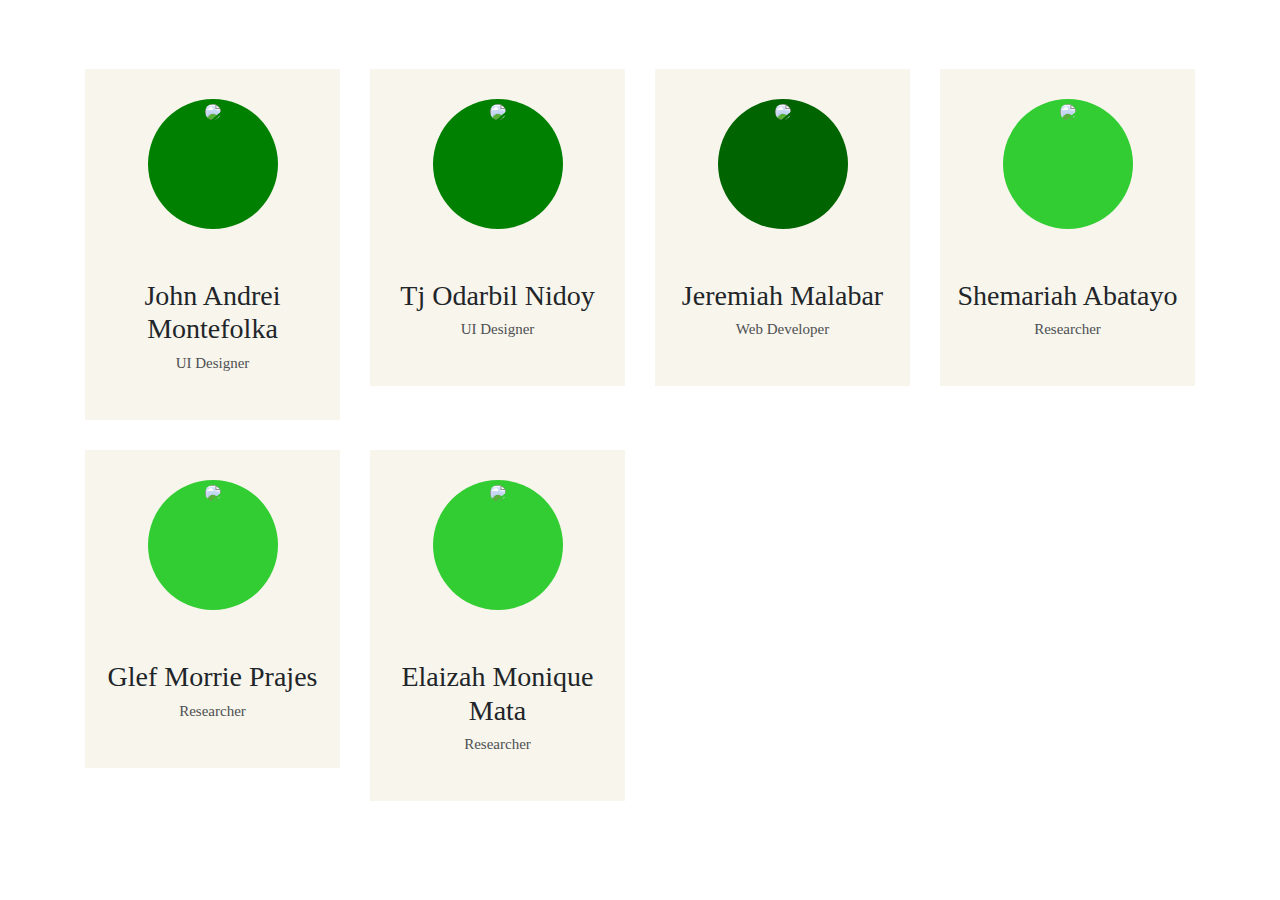
==== aboutus.html @ a27a2fa5 "Add files via upload" ====
<!DOCTYPE html>
<html lang="en" >
<head>
  <meta charset="UTF-8">
  <title>Profile Card UI Design Cool Hover Effect</title>
  <link rel='stylesheet' href='https://cdnjs.cloudflare.com/ajax/libs/twitter-bootstrap/4.1.2/css/bootstrap.min.css'>
<link rel='stylesheet' href='https://cdnjs.cloudflare.com/ajax/libs/font-awesome/4.7.0/css/font-awesome.min.css'><link rel="stylesheet" href="./style.css">

</head>
<body>
<!-- partial:index.partial.html -->
<!DOCTYPE html>
<html lang="en">
<head>
  <meta charset="UTF-8">
  <meta name="viewport" content="width=device-width, initial-scale=1.0">
  <title>Our Team</title>
  <link rel="stylesheet" href="style-a.css">
  <link rel="stylesheet" href="https://cdnjs.cloudflare.com/ajax/libs/font-awesome/4.7.0/css/font-awesome.min.css">
</head>
<body>

<div class="container">
  <div class="row">
    <!-- Top Row: UI Designers and Web Developer -->

    <!-- Profile 1 - UI Designer -->
    <div class="col-12 col-sm-6 col-md-4 col-lg-3">
      <div class="our-team ui-designer">
        <div class="picture">
          <img class="img-fluid" src="https://scontent.xx.fbcdn.net/v/t1.15752-9/462546776_9129417763755534_3511499502784580446_n.jpg?stp=dst-jpg_s480x480&_nc_cat=105&ccb=1-7&_nc_sid=0024fc&_nc_eui2=AeHx91un6XN8iQcMK57vA8KsAZyREkUYiz0BnJESRRiLPdSNEtqNb6opPaEZRQInGka6GDfAMvZupFMqVEGSdSVb&_nc_ohc=92FCoowfxHAQ7kNvgHdDjZt&_nc_ad=z-m&_nc_cid=0&_nc_zt=23&_nc_ht=scontent.xx&oh=03_Q7cD1QGI11ykEt7ftKCqjR4-GNC2gMIO0yF--Hp22FfIGBXI5w&oe=6759464B">
        </div>
        <div class="team-content">
          <h3 class="name">John Andrei Montefolka</h3>
          <h4 class="title">UI Designer</h4>
        </div>
        <ul class="social">
          <li><a href="#" class="fa fa-check-circle" aria-hidden="true"></a></li>
        </ul>
      </div>
    </div>

    <!-- Profile 2 - UI Designer -->
    <div class="col-12 col-sm-6 col-md-4 col-lg-3">
      <div class="our-team ui-designer">
        <div class="picture">
          <img class="img-fluid" src="https://scontent.fceb3-1.fna.fbcdn.net/v/t1.15752-9/462544639_910363237341438_5940799446040983496_n.jpg?_nc_cat=104&ccb=1-7&_nc_sid=9f807c&_nc_eui2=AeHJ9Nlb1Z27KinBMkUAb69mOll7llm1fnc6WXuWWbV-d08WVnPpMq6yNOlHiAHrOhRJRi_8XK8cmjEOjHQhjyQo&_nc_ohc=O6e9pJbyYLMQ7kNvgE-6Ddn&_nc_zt=23&_nc_ht=scontent.fceb3-1.fna&oh=03_Q7cD1QE3Vuzuzci7U3Aq0RMDmvTwot5Vy5Hu_sqWOY7KsjOyZQ&oe=675979E3">
        </div>
        <div class="team-content">
          <h3 class="name">Tj Odarbil Nidoy</h3>
          <h4 class="title">UI Designer</h4>
        </div>
        <ul class="social">
          <li><a href="#" class="fa fa-check-circle" aria-hidden="true"></a></li>
        </ul>
      </div>
    </div>

    <!-- Profile 3 - Web Developer -->
    <div class="col-12 col-sm-6 col-md-4 col-lg-3">
      <div class="our-team web-developer">
        <div class="picture">
          <img class="img-fluid" src="https://lh3.googleusercontent.com/a/ACg8ocI6VUwRwXmq_m-Rqkb-05EV2GLla88I6x3I-kIlU7dmkgx-JG2k=s288-c-no">
        </div>
        <div class="team-content">
          <h3 class="name">Jeremiah Malabar</h3>
          <h4 class="title">Web Developer</h4>
        </div>
        <ul class="social">
          <li><a href="#" class="fa fa-check-circle" aria-hidden="true"></a></li>
        </ul>
      </div>
    </div>

    <!-- Bottom Row: Researchers -->

    <!-- Profile 4 - Researcher -->
    <div class="col-12 col-sm-6 col-md-4 col-lg-3">
      <div class="our-team researcher">
        <div class="picture">
          <img class="img-fluid" src="https://scontent.xx.fbcdn.net/v/t1.15752-9/377920542_687484363273202_7133807267776684921_n.jpg?stp=dst-jpg_s480x480&_nc_cat=110&ccb=1-7&_nc_sid=0024fc&_nc_eui2=AeEEo3xlCnS8vBMX1AGp02dxTDeZ0Tn0R2pMN5nROfRHatJJCPIDTuc9c9WT5d9iyQCcc2YchVPJ23nBRrJZ0w9p&_nc_ohc=RJPXCTZ35bQQ7kNvgHk2J9z&_nc_ad=z-m&_nc_cid=0&_nc_zt=23&_nc_ht=scontent.xx&oh=03_Q7cD1QFCo_G12N5dHCDwP07lS8s6ipm1HZqckZBtYeR44nFIlQ&oe=67594EF3">
        </div>
        <div class="team-content">
          <h3 class="name">Shemariah Abatayo</h3>
          <h4 class="title">Researcher</h4>
        </div>
        <ul class="social">
          <li><a href="#" class="fa fa-check-circle" aria-hidden="true"></a></li>
        </ul>
      </div>
    </div>

    <!-- Profile 5 - Researcher -->
    <div class="col-12 col-sm-6 col-md-4 col-lg-3">
      <div class="our-team researcher">
        <div class="picture">
          <img class="img-fluid" src="https://scontent.xx.fbcdn.net/v/t1.15752-9/462565943_440281965760630_1239893675979005475_n.png?stp=dst-png_s480x480&_nc_cat=104&ccb=1-7&_nc_sid=0024fc&_nc_eui2=AeGF3i-J0olRsA1-WG89UjPGXnn4mqngfXReefiaqeB9dJpOvyBLCvblEjXB7rjzVUgSeug3e9BbhArOoIdtxbzp&_nc_ohc=H685ZZ3yoWQQ7kNvgHBNMJS&_nc_ad=z-m&_nc_cid=0&_nc_zt=23&_nc_ht=scontent.xx&oh=03_Q7cD1QE4Z0mdodRoC5EjeBD29fWlp71dDlq63ifHuetzNTIDVA&oe=6759729F">
        </div>
        <div class="team-content">
          <h3 class="name">Glef Morrie Prajes</h3>
          <h4 class="title">Researcher</h4>
        </div>
        <ul class="social">
          <li><a href="#" class="fa fa-check-circle" aria-hidden="true"></a></li>
        </ul>
      </div>
    </div>

    <!-- Profile 6 - Researcher -->
    <div class="col-12 col-sm-6 col-md-4 col-lg-3">
      <div class="our-team researcher">
        <div class="picture">
          <img class="img-fluid" src="https://scontent.xx.fbcdn.net/v/t1.15752-9/462549718_832619982145226_3717870837660031419_n.jpg?stp=dst-jpg_p480x480&_nc_cat=108&ccb=1-7&_nc_sid=0024fc&_nc_eui2=AeFwDZMT8--RPWXMtEYUjFRtW2MMHwYbvJZbYwwfBhu8lgL0_EPw00OCqTyq0bVS5vVcOgloqaBN5n1jZMAIH9cQ&_nc_ohc=SmfERLRMILQQ7kNvgHIiJqt&_nc_ad=z-m&_nc_cid=0&_nc_zt=23&_nc_ht=scontent.xx&oh=03_Q7cD1QH841To-ebe2KQX6T0Gy_an42vnFLoMruqDAZQXsdvALA&oe=67596A4F">
        </div>
        <div class="team-content">
          <h3 class="name">Elaizah Monique Mata</h3>
          <h4 class="title">Researcher</h4>
        </div>
        <ul class="social">
          <li><a href="#" class="fa fa-check-circle" aria-hidden="true"></a></li>
        </ul>
      </div>
    </div>
  </div>
</div>

</body>
</html>
<!-- partial -->
  
</body>
</html>
---- style.css ----
/* Top footer styles */
.top-footer {
  position: fixed;
  top: 0;
  left: 0;
  width: 100%;
  background-color: rgba(0, 0, 0, 0.05);
  padding: 0.5rem;
  text-align: center;
  z-index: 10;
}

.footer-nav a {
  color: #101010; /* Changed text color to black for better contrast */
  text-decoration: none;
  margin: 0 1rem;
  font-size: 1rem;
  font-weight: bold;
  font-family: 'arial-black', sans-serif;
}

.footer-nav a:hover {
  color: #aed173;
}



* {
  margin: 0;
  padding: 0;
  box-sizing: border-box;
}

body {
  height: 100vh;
  display: grid;
  place-items: center;
  overflow: hidden;
}

main {
  position: relative;
  width: 100%;
  height: 100%;
  box-shadow: 0 3px 10px rgba(0,0,0,0.3);
}

.item {
  width: 200px;
  height: 300px;
   /* This is the original height for desktop */
  list-style-type: none;
  position: absolute;
  top: 50%;
  transform: translateY(-50%);
  z-index: 1;
  background-position: center;
  background-size: cover;
  border-radius: 20px;
  box-shadow: 0 20px 30px rgba(255,255,255,0.3) inset;
  transition: transform 0.1s, left 0.75s, top 0.75s, width 0.75s, height 0.75s;

  &:nth-child(1), &:nth-child(2) {
    left: 0;
    top: 0;
    width: 100%;
    height: 100%;
    transform: none;
    border-radius: 0;
    box-shadow: none;
    opacity: 1;
  }

  &:nth-child(3) { left: 50%; }
  &:nth-child(4) { left: calc(50% + 220px); }
  &:nth-child(5) { left: calc(50% + 440px); }
  &:nth-child(6) { left: calc(50% + 660px); opacity: 0; }
}

.content {
  width: min(30vw,400px);
  position: absolute;
  top: 50%;
  left: 3rem;
  transform: translateY(-50%);
  font: 400 0.85rem helvetica,sans-serif;
  color: white;
  text-shadow: 0 3px 8px rgba(0,0,0,0.5);
  opacity: 0;
  display: none;

  & .title {
    font-family: 'arial-black';
    text-transform: uppercase;
  }

  & .description {
    line-height: 1.7;
    margin: 1rem 0 1.5rem;
    font-size: 0.8rem;
  }

  & button {
    width: fit-content;
    background-color: rgba(0,0,0,0.1);
    color: white;
    border: 2px solid white;
    border-radius: 0.25rem;
    padding: 0.75rem;
    cursor: pointer;
  }
}

.item:nth-of-type(2) .content {
  display: block;
  animation: show 0.75s ease-in-out 0.3s forwards;
}

@keyframes show {
  0% {
    filter: blur(5px);
    transform: translateY(calc(-50% + 75px));
  }
  100% {
    opacity: 1;
    filter: blur(0);
  }
}

.nav {
  position: absolute;
  bottom: 2rem;
  left: 50%;
  transform: translateX(-50%);
  z-index: 5;
  user-select: none;

  & .btn {
    background-color: rgba(255,255,255,0.5);
    color: rgba(0,0,0,0.7);
    border: 2px solid rgba(0,0,0,0.6);
    margin: 0 0.25rem;
    padding: 0.75rem;
    border-radius: 50%;
    cursor: pointer;

    &:hover {
      background-color: rgba(255,255,255,0.3);
    }
  }
}

@media (width > 650px) and (width < 900px) {
  .content {
    & .title        { font-size: 1rem; }
    & .description  { font-size: 0.7rem; }
    & button        { font-size: 0.7rem; }
  }
  .item {
    width: 160px;
    height: 270px;

    &:nth-child(3) { left: 50%; }
    &:nth-child(4) { left: calc(50% + 170px); }
    &:nth-child(5) { left: calc(50% + 340px); }
    &:nth-child(6) { left: calc(50% + 510px); opacity: 0; }
  }
}

@media (width < 650px) {
  .content {
    & .title        { font-size: 0.9rem; }
    & .description  { font-size: 0.65rem; }
    & button        { font-size: 0.7rem; }
  }
  .item {
    width: 130px;
    height: 220px;

    &:nth-child(3) { left: 50%; }
    &:nth-child(4) { left: calc(50% + 140px); }
    &:nth-child(5) { left: calc(50% + 280px); }
    &:nth-child(6) { left: calc(50% + 420px); opacity: 0; }
  }
}
---- style-a.css ----
body {
  font-family: tahoma;
  height: 100vh;
  background-image: url(https://images5.alphacoders.com/116/thumb-1920-1168337.jpg);
  background-size: cover;
  background-position: center;
  display: flex;
  align-items: center;
}

.our-team {
  padding: 30px 0 40px;
  margin-bottom: 30px;
  text-align: center;
  overflow: hidden;
  position: relative;
  background-color: #f7f5ec;
}

.our-team .picture {
  display: inline-block;
  height: 130px;
  width: 130px;
  margin-bottom: 50px;
  z-index: 1;
  position: relative;
}

.our-team .picture::before {
  content: "";
  width: 100%;
  height: 0;
  border-radius: 50%;
  position: absolute;
  bottom: 135%;
  right: 0;
  left: 0;
  opacity: 0.9;
  transform: scale(3);
  transition: all 0.3s linear 0s;
}

.our-team:hover .picture::before {
  height: 100%;
}

.our-team .picture::after {
  content: "";
  width: 100%;
  height: 100%;
  border-radius: 50%;
  position: absolute;
  top: 0;
  left: 0;
  z-index: -1;
}

.our-team .picture img {
  width: 100%;
  height: auto;
  border-radius: 50%;
  transform: scale(1);
  transition: all 0.9s ease 0s;
}

.our-team:hover .picture img {
  box-shadow: 0 0 0 14px #f7f5ec;
  transform: scale(0.7);
}

.our-team .title {
  display: block;
  font-size: 15px;
  color: #4e5052;
  text-transform: capitalize;
}

.our-team .social {
  width: 100%;
  padding: 0;
  margin: 0;
  position: absolute;
  bottom: -100px;
  left: 0;
  transition: all 0.5s ease 0s;
}

.our-team:hover .social {
  bottom: 0;
}

.our-team .social li {
  display: inline-block;
}

.our-team .social li a {
  display: block;
  padding: 10px;
  font-size: 17px;
  color: white;
  transition: all 0.3s ease 0s;
  text-decoration: none;
}

/* Colors for different roles */
.researcher .picture::after,
.researcher .picture::before {
  background-color: limegreen;
}

.ui-designer .picture::after,
.ui-designer .picture::before {
  background-color: green;
}

.web-developer .picture::after,
.web-developer .picture::before {
  background-color: darkgreen;
}

/* Change social icon to verified */
.our-team .social li a::before {
  content: "✔️"; /* Verified icon */
  display: inline-block;
  margin-right: 5px;
}

/* Hover effect for social icons */
.our-team .social li a:hover {
  color: limegreen; /* Color for hover */
  background-color: #f7f5ec;
}
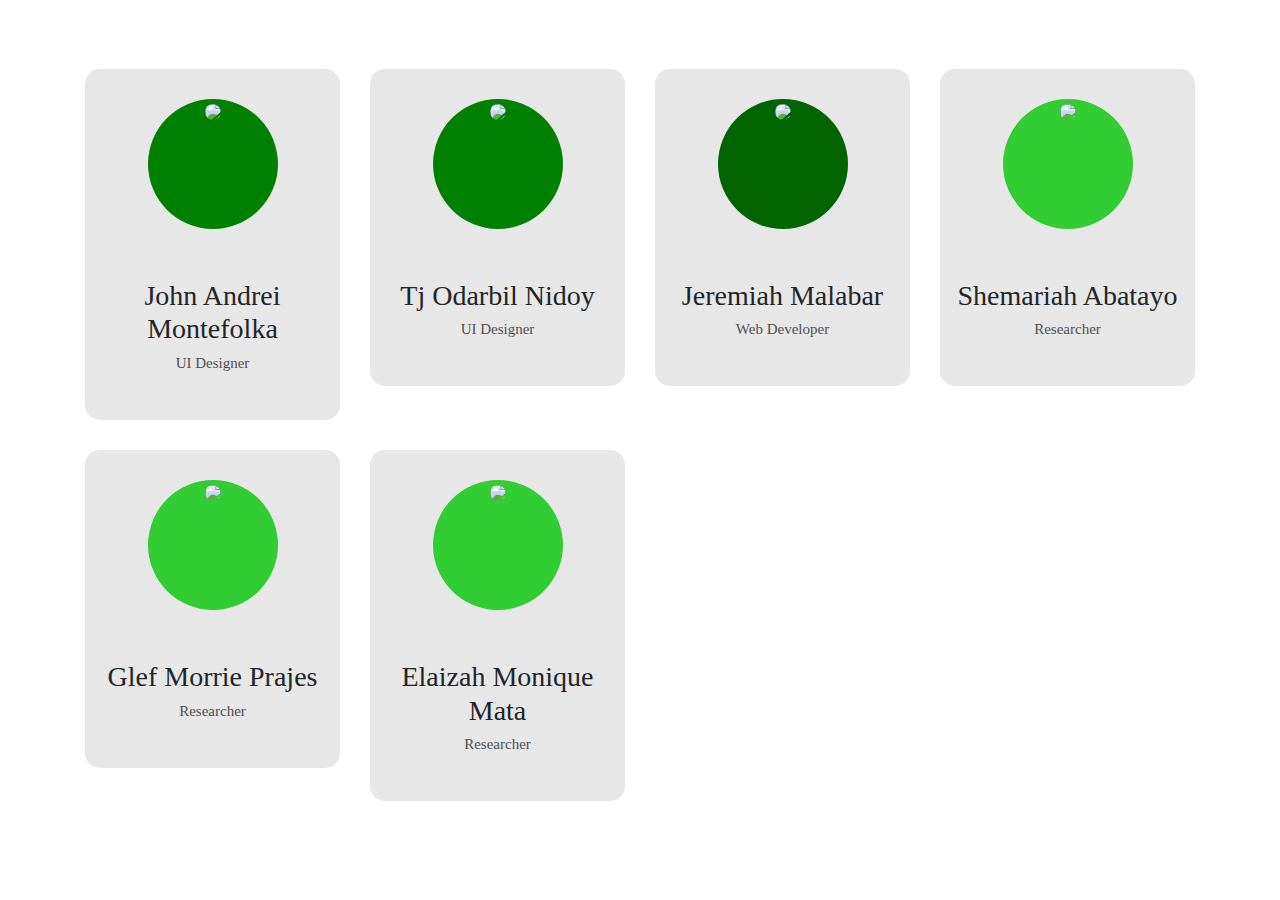
==== commit 432a0477: "Update aboutus.html" ====
--- a/aboutus.html
+++ b/aboutus.html
@@ -2,9 +2,10 @@
 <html lang="en" >
 <head>
   <meta charset="UTF-8">
-  <title>Profile Card UI Design Cool Hover Effect</title>
+  <title>about us</title>
   <link rel='stylesheet' href='https://cdnjs.cloudflare.com/ajax/libs/twitter-bootstrap/4.1.2/css/bootstrap.min.css'>
 <link rel='stylesheet' href='https://cdnjs.cloudflare.com/ajax/libs/font-awesome/4.7.0/css/font-awesome.min.css'><link rel="stylesheet" href="./style.css">
+  <link rel="icon" href="https://i.ibb.co/Wgyn3mH/DALL-E-2024-11-12-00-55-28-A-modern-logo-for-an-Earth-Science-website-focusing-on-tectonic-plates-Th.webp" type="image/webp">
 
 </head>
 <body>
--- a/style.css
+++ b/style.css
@@ -1,17 +1,116 @@
 /* Top footer styles */
+
+
+
+
+
+
+
+/* General styling for Minecraft-like text */
+.minecraft-text {
+  font-family: 'Minecraft', 'Arial', sans-serif; /* Use a Minecraft-like font, if available, or fallback to Arial */
+  font-weight: bold; /* Bold for that blocky, strong effect */
+  text-shadow: 2px 2px 5px rgba(0, 0, 0, 0.7); /* Add a shadow for a more 3D blocky effect */
+  color: #00FF00; /* Bright green text color */
+  letter-spacing: 2px; /* Slightly spaced out letters */
+  font-size: 2rem; /* Increase size for better visibility */
+}
+
+/* Apply Minecraft styling to titles */
+.title2 {
+  font-family: 'Minecraft', 'Arial', sans-serif;
+  font-weight: bold;
+  color: #FFFFFF;
+  font-size: 2.5rem; /* Larger font size for titles */
+  text-align: center;
+  text-shadow: 3px 3px 10px rgba(0, 0, 0, 0.8); /* Darker, more prominent shadow for a stronger 3D effect */
+  letter-spacing: 3px;
+  margin-bottom: 20px;
+}
+
+/* Apply Minecraft styling to paragraphs */
+.description2 {
+  font-family: 'Minecraft', 'Arial', sans-serif;
+  font-weight: normal;
+  color: #D1D1D1; /* Light grey color for paragraph text */
+  font-size: 1.2rem;
+  line-height: 1.6;
+  letter-spacing: 1px;
+  text-align: justify;
+  margin-bottom: 20px;
+}
+
+
+/* Formal text style for general text */
+.formal-text {
+  font-family: 'Arial', sans-serif; /* Use a formal font like Arial */
+  font-weight: normal; /* Regular font weight */
+  text-shadow: none; /* No shadow for a clean, formal look */
+  color: #333333; /* Dark gray for readability */
+  font-size: 1.1rem; /* Slightly larger for better visibility */
+  line-height: 1.6; /* Line height for readability */
+  letter-spacing: normal; /* Normal letter spacing */
+}
+
+/* Styling for headings with formal text */
+.fix {
+  font-family: 'Arial', sans-serif; /* Formal font */
+  font-weight: bold; /* Bold for headings */
+  color: #1d1d1d; /* Dark grey color for titles */
+  font-size: 24px; /* Set font size */
+  text-align: center; /* Centers text */
+  margin-bottom: 20px; /* Space after the title */
+  text-shadow: none; /* No text shadow for clarity */
+  letter-spacing: 1px; /* Slightly spaced-out letters for readability */
+  max-width: 800px; /* Restricts the title width for HD look */
+  width: 100%; /* Ensure it uses full width inside its container */
+  margin-left: auto;
+  margin-right: auto;
+}
+
+/* Styling for paragraphs with formal text */
+.fix2 {
+  font-family: 'Arial', sans-serif; /* Formal font */
+  font-weight: normal; /* Regular font weight for body text */
+  color: #181818; /* Dark grey for readability */
+  font-size: 18px; /* Standard font size for paragraphs */
+  line-height: 1.6; /* Increase line height for readability */
+  text-align: justify; /* Justified text alignment */
+  letter-spacing: normal; /* Normal letter spacing */
+  margin-bottom: 20px; /* Space after the paragraph */
+}
+
+/* Styling for centering content */
+.center1 {
+  display: flex; /* Enables flexbox layout */
+  justify-content: center; /* Centers children horizontally */
+  align-items: center; /* Centers children vertically */
+  flex-direction: column; /* Stack items vertically */
+  position: relative;
+  top: -200px; /* Moves everything up */
+  width: 100%; /* Ensures full width */
+  margin-left: auto;
+  margin-right: auto;
+  max-width: 1200px; /* Limits the max width of the container */
+}
+
 .top-footer {
   position: fixed;
-  top: 0;
-  left: 0;
-  width: 100%;
-  background-color: rgba(0, 0, 0, 0.05);
-  padding: 0.5rem;
-  text-align: center;
-  z-index: 10;
+  top: 15px;  /* Moves the footer down 15px from the top */
+  left: 50%;  /* Centers horizontally */
+  transform: translateX(-50%);  /* Centers the footer */
+  width: 10%;  /* Adjust the width as needed */
+  background-color: rgba(255, 255, 255, 0.8);;  /* Solid white background */
+  color: black;  /* Makes text black for contrast on white */
+  padding: 1rem;  /* Adds padding inside the footer */
+  text-align: center;  /* Centers the text */
+  border-radius: 15px;  /* Adds rounded edges */
+  z-index: 1000;  /* Ensures it's above other content */
+  box-shadow: 0 10px 20px rgba(0, 0, 0, 0.5);  /* Stronger shadow with larger blur */
 }
 
 .footer-nav a {
-  color: #101010; /* Changed text color to black for better contrast */
+  color: #2a2a2c; /* Changed text color to black for better contrast */
   text-decoration: none;
   margin: 0 1rem;
   font-size: 1rem;
@@ -41,9 +140,28 @@
 main {
   position: relative;
   width: 100%;
-  height: 100%;
-  box-shadow: 0 3px 10px rgba(0,0,0,0.3);
-}
+  height: 100%; /* Keep or adjust this as needed */
+  box-shadow: 0 3px 10px rgba(0, 0, 0, 0.3);
+  margin-bottom: 300px; /* Adds space below the main container */
+}
+
+
+
+
+
+.scrollable-section {
+  height: 100%; /* Set height for scrollable area */
+  width: 100%;
+  overflow-y: scroll; /* Makes the content scrollable */
+  background-color: rgb(35, 35, 37); /* Set background color */
+  color: rgb(165, 165, 165); /* Set text color */
+  position: relative;
+  background-image: url('https://static.wikia.nocookie.net/minecraft_gamepedia/images/e/e1/End_Stone_background_BE2.png/revision/latest/scale-to-width-down/1920?cb=20210820070054'); /* Set the background image */
+  background-size: cover; /* Ensures the image covers the full area */
+  background-position: center; /* Centers the background image */
+}
+
+
 
 .item {
   width: 200px;
@@ -158,7 +276,7 @@
   }
   .item {
     width: 160px;
-    height: 270px;
+    height: 2170px;
 
     &:nth-child(3) { left: 50%; }
     &:nth-child(4) { left: calc(50% + 170px); }
@@ -182,4 +300,6 @@
     &:nth-child(5) { left: calc(50% + 280px); }
     &:nth-child(6) { left: calc(50% + 420px); opacity: 0; }
   }
-}
+
+
+}--- a/style-a.css
+++ b/style-a.css
@@ -14,7 +14,8 @@
   text-align: center;
   overflow: hidden;
   position: relative;
-  background-color: #f7f5ec;
+  background-color: rgba(225, 225, 225, 0.8);
+  border-radius: 15px;
 }
 
 .our-team .picture {
@@ -129,4 +130,4 @@
 .our-team .social li a:hover {
   color: limegreen; /* Color for hover */
   background-color: #f7f5ec;
-}+}
